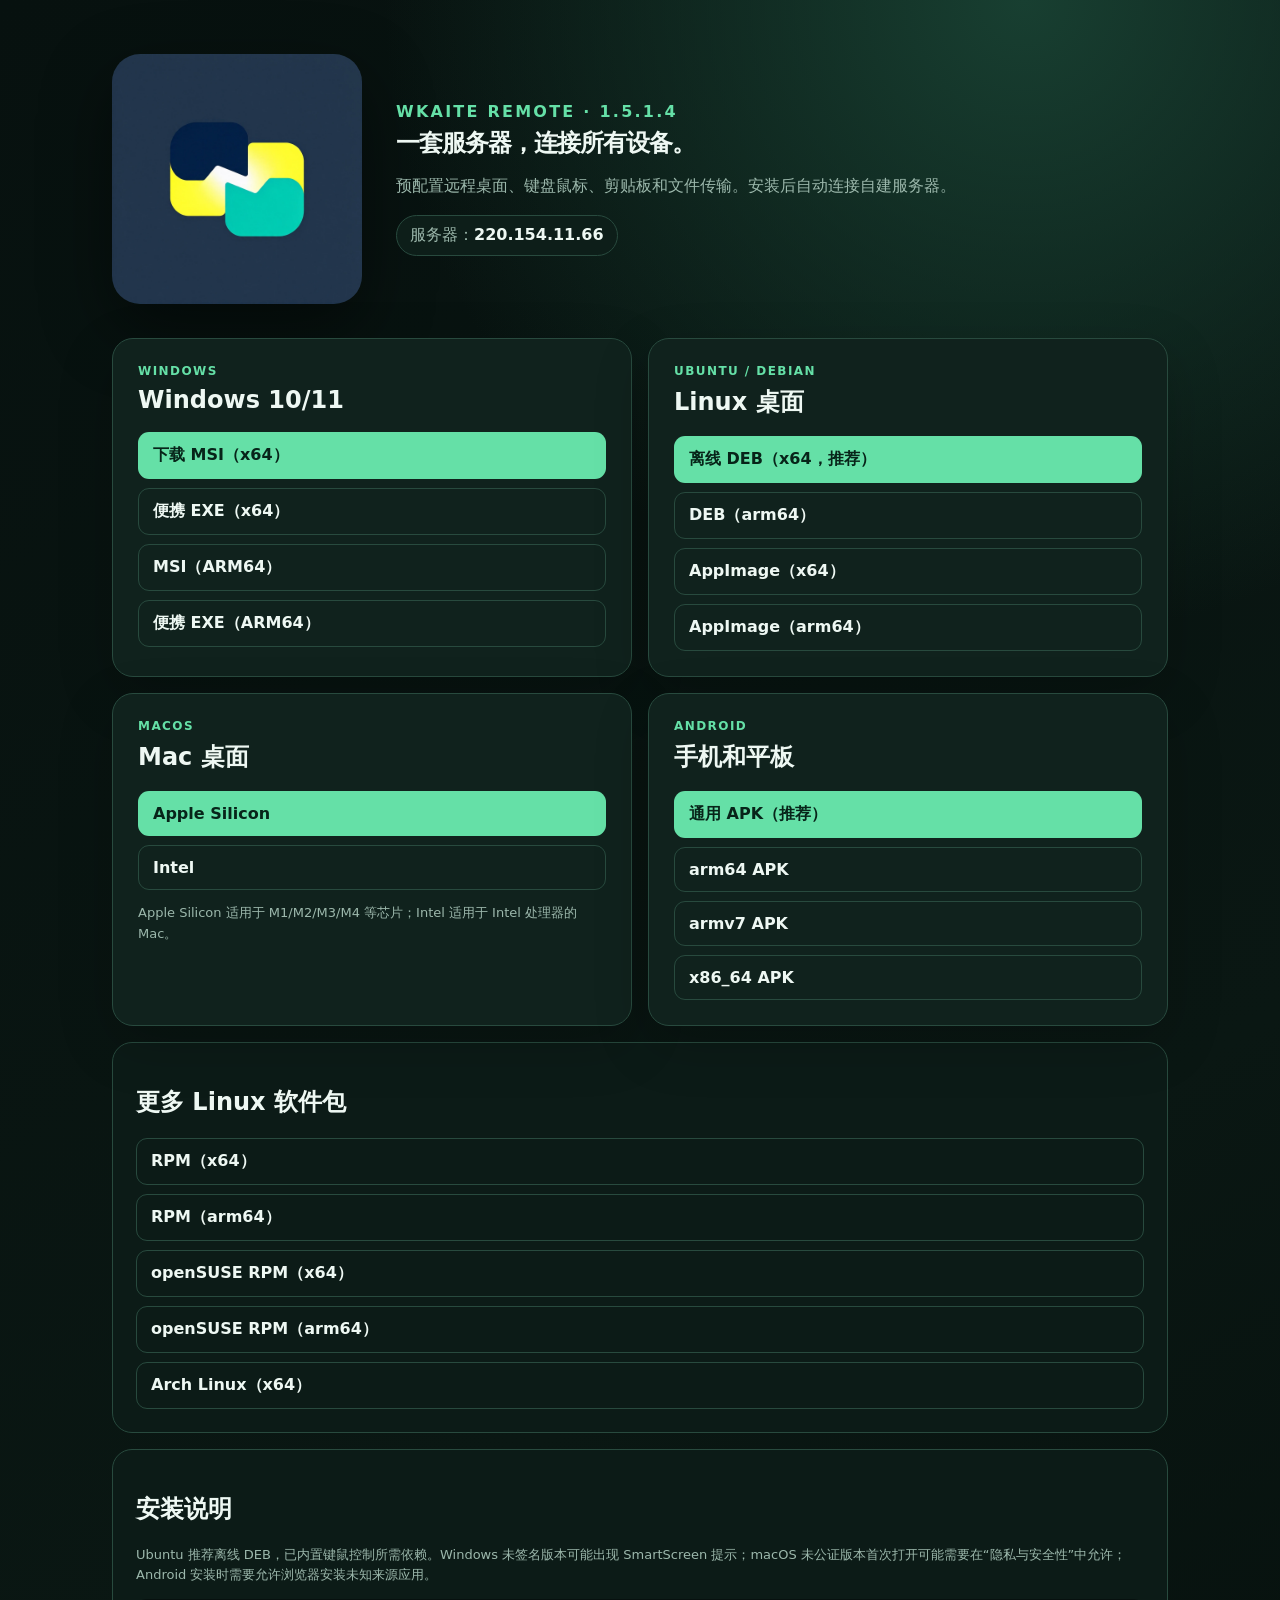
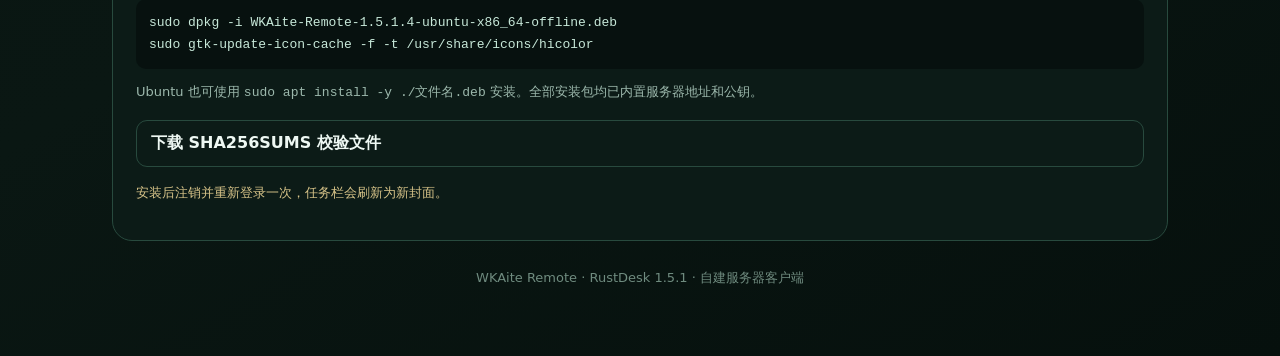
==== wkaite/download-site/selfhost/index.html @ fc61b57c "release: record verified 1.5.1.4 downloads" ====
<!doctype html>
<html lang="zh-CN">
<head>
<meta charset="utf-8">
<meta name="viewport" content="width=device-width,initial-scale=1">
<title>WKAite Remote 全平台下载</title>
<link rel="icon" href="cover.webp" type="image/webp">
<style>
:root{color-scheme:dark;--bg:#07110f;--panel:#10221d;--line:#284a3e;--text:#eef8f3;--muted:#9cb8ac;--accent:#65e0a7;--accent2:#e9f56a}
*{box-sizing:border-box}body{margin:0;min-height:100vh;background:radial-gradient(circle at 80% 0,#183f31 0,transparent 40rem),linear-gradient(150deg,#07110f,#0a1713 65%,#06100d);color:var(--text);font-family:Inter,system-ui,-apple-system,"Segoe UI",sans-serif}
main{max-width:1100px;margin:auto;padding:54px 22px 70px}.hero{display:flex;gap:34px;align-items:center}.cover{width:250px;height:250px;border-radius:28px;box-shadow:0 24px 70px #0007}.eyebrow{color:var(--accent);font-weight:800;letter-spacing:.14em}.hero h1{margin:10px 0 12px;font-size:clamp(34px,6vw,#54px);line-height:1.03;letter-spacing:-.04em}.hero p{color:var(--muted);line-height:1.7;max-width:650px}.server{display:inline-block;padding:9px 13px;border:1px solid var(--line);border-radius:999px;background:#0d1e19;color:var(--muted)}.server b{color:var(--text)}
.grid{display:grid;grid-template-columns:repeat(2,minmax(0,1fr));gap:16px;margin-top:34px}.card{padding:25px;border:1px solid var(--line);border-radius:21px;background:var(--panel);box-shadow:0 18px 55px #0003}.platform{color:var(--accent);font-size:12px;font-weight:800;letter-spacing:.12em;text-transform:uppercase}.card h2{margin:8px 0 18px;font-size:24px}.links{display:grid;gap:9px}a{display:block;padding:12px 14px;border:1px solid var(--line);border-radius:11px;color:var(--text);text-decoration:none;font-weight:650}a.primary{background:var(--accent);border-color:transparent;color:#072419}a:hover{border-color:var(--accent)}.small{color:var(--muted);font-size:13px;line-height:1.6}.install{margin-top:16px;padding:23px;border:1px solid var(--line);border-radius:20px;background:#0c1b17}.code{margin-top:8px;padding:13px;border-radius:10px;background:#07110f;color:#c7e8d9;font:13px/1.7 ui-monospace,monospace;white-space:pre-wrap;overflow-wrap:anywhere}.note{color:#d8c489}footer{padding-top:28px;color:#6f8b7f;text-align:center;font-size:13px}@media(max-width:720px){.hero{display:block}.cover{width:170px;height:170px;margin-bottom:22px}.grid{grid-template-columns:1fr}}
</style>
</head>
<body><main>
<section class="hero"><img class="cover" src="cover.webp" alt="WKAite Remote"><div><div class="eyebrow">WKAITE REMOTE · 1.5.1.4</div><h1>一套服务器，连接所有设备。</h1><p>预配置远程桌面、键盘鼠标、剪贴板和文件传输。安装后自动连接自建服务器。</p><div class="server">服务器：<b>220.154.11.66</b></div></div></section>
<section class="grid">
<article class="card"><div class="platform">Windows</div><h2>Windows 10/11</h2><div class="links"><a class="primary" href="rustdesk-1.5.1-x86_64.msi" download>下载 MSI（x64）</a><a href="rustdesk-1.5.1-x86_64.exe" download>便携 EXE（x64）</a><a href="rustdesk-1.5.1-aarch64.msi" download>MSI（ARM64）</a><a href="rustdesk-1.5.1-aarch64.exe" download>便携 EXE（ARM64）</a></div></article>
<article class="card"><div class="platform">Ubuntu / Debian</div><h2>Linux 桌面</h2><div class="links"><a class="primary" href="WKAite-Remote-1.5.1.4-ubuntu-x86_64-offline.deb" download>离线 DEB（x64，推荐）</a><a href="rustdesk-1.5.1-aarch64.deb" download>DEB（arm64）</a><a href="rustdesk-1.5.1-x86_64.AppImage" download>AppImage（x64）</a><a href="rustdesk-1.5.1-aarch64.AppImage" download>AppImage（arm64）</a></div></article>
<article class="card"><div class="platform">macOS</div><h2>Mac 桌面</h2><div class="links"><a class="primary" href="rustdesk-1.5.1-aarch64.dmg" download>Apple Silicon</a><a href="rustdesk-1.5.1-x86_64.dmg" download>Intel</a></div><p class="small">Apple Silicon 适用于 M1/M2/M3/M4 等芯片；Intel 适用于 Intel 处理器的 Mac。</p></article>
<article class="card"><div class="platform">Android</div><h2>手机和平板</h2><div class="links"><a class="primary" href="rustdesk-1.5.1-universal.apk" download>通用 APK（推荐）</a><a href="rustdesk-1.5.1-aarch64.apk" download>arm64 APK</a><a href="rustdesk-1.5.1-armv7.apk" download>armv7 APK</a><a href="rustdesk-1.5.1-x86_64.apk" download>x86_64 APK</a></div></article>
</section>
<section class="install"><h2>更多 Linux 软件包</h2><div class="links"><a href="rustdesk-1.5.1-0.x86_64.rpm" download>RPM（x64）</a><a href="rustdesk-1.5.1-0.aarch64.rpm" download>RPM（arm64）</a><a href="rustdesk-1.5.1-0.x86_64-suse.rpm" download>openSUSE RPM（x64）</a><a href="rustdesk-1.5.1-0.aarch64-suse.rpm" download>openSUSE RPM（arm64）</a><a href="rustdesk-1.5.1-0-x86_64.pkg.tar.zst" download>Arch Linux（x64）</a></div></section>
<section class="install"><h2>安装说明</h2><p class="small">Ubuntu 推荐离线 DEB，已内置键鼠控制所需依赖。Windows 未签名版本可能出现 SmartScreen 提示；macOS 未公证版本首次打开可能需要在“隐私与安全性”中允许；Android 安装时需要允许浏览器安装未知来源应用。</p><div class="code">sudo dpkg -i WKAite-Remote-1.5.1.4-ubuntu-x86_64-offline.deb
sudo gtk-update-icon-cache -f -t /usr/share/icons/hicolor</div><p class="small">Ubuntu 也可使用 <code>sudo apt install -y ./文件名.deb</code> 安装。全部安装包均已内置服务器地址和公钥。</p><p><a href="SHA256SUMS" download>下载 SHA256SUMS 校验文件</a></p><p class="small note">安装后注销并重新登录一次，任务栏会刷新为新封面。</p></section>
<footer>WKAite Remote · RustDesk 1.5.1 · 自建服务器客户端</footer>
</main></body></html>
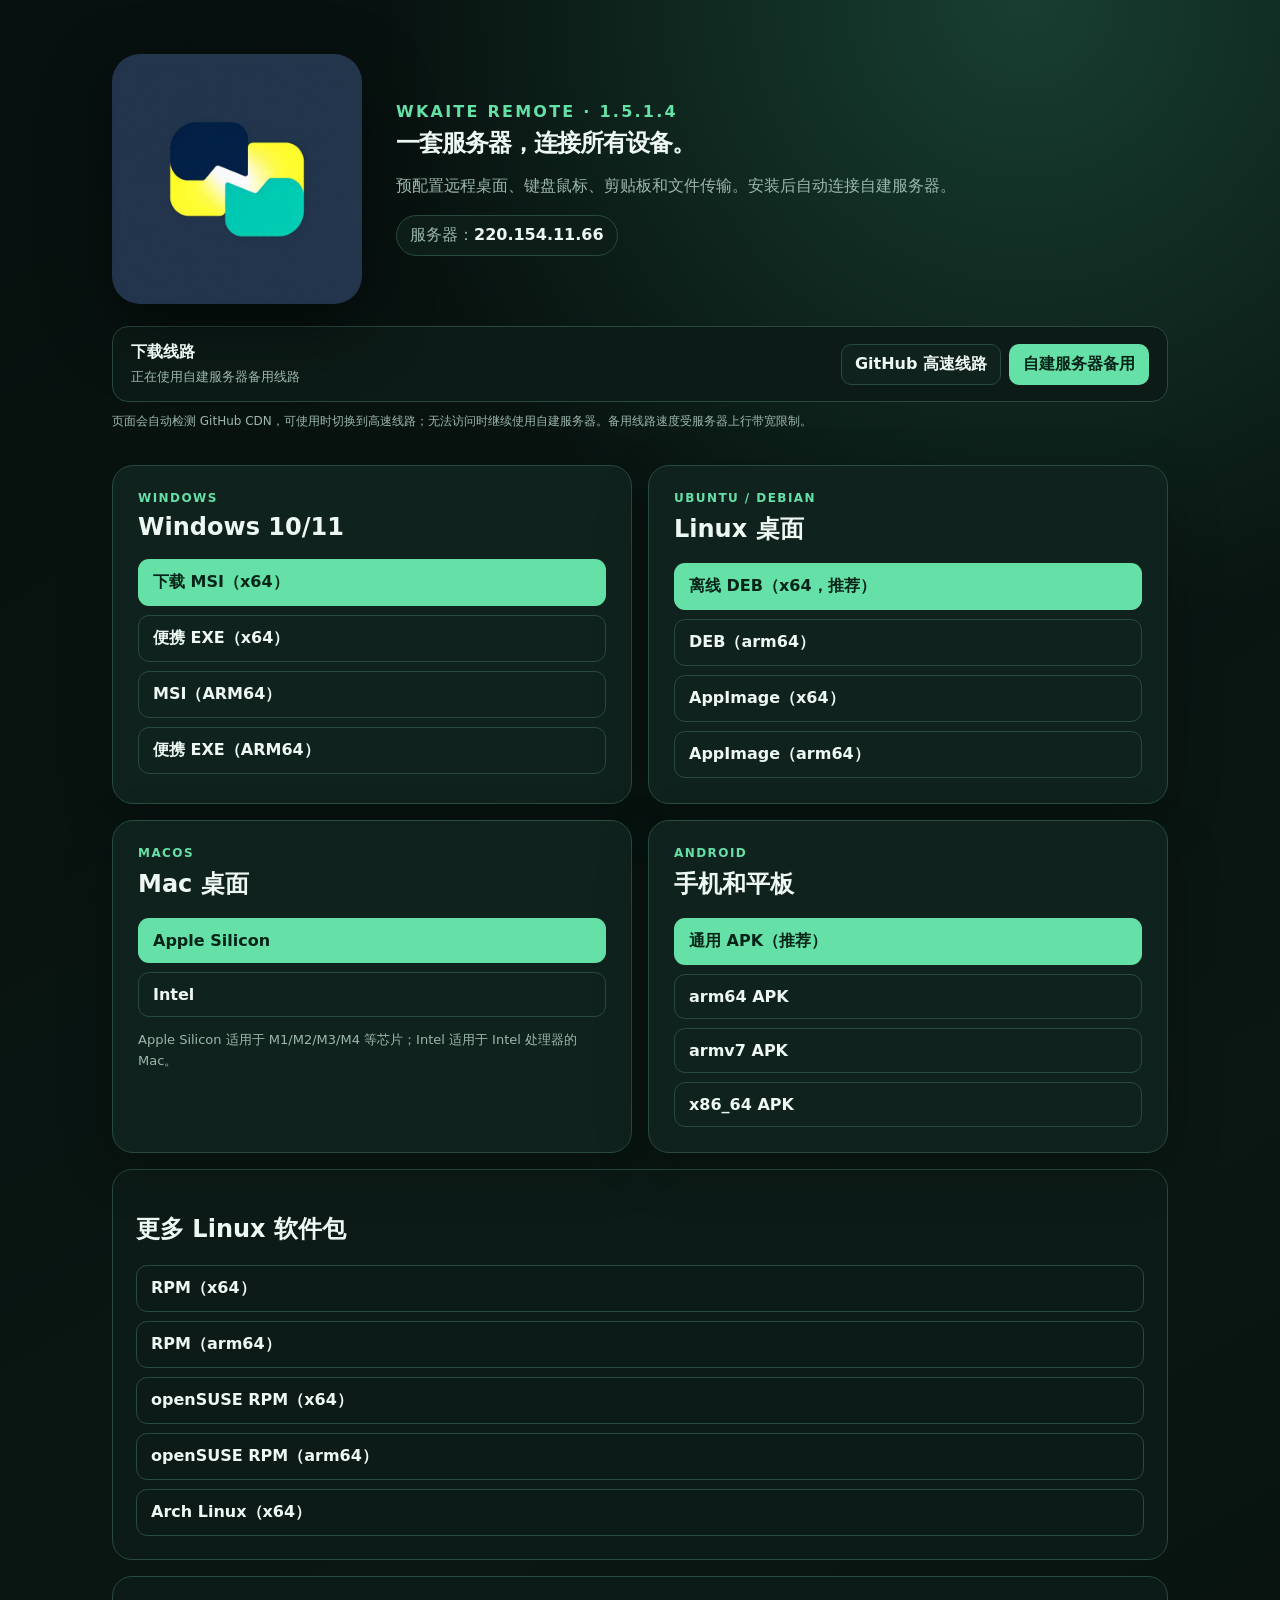
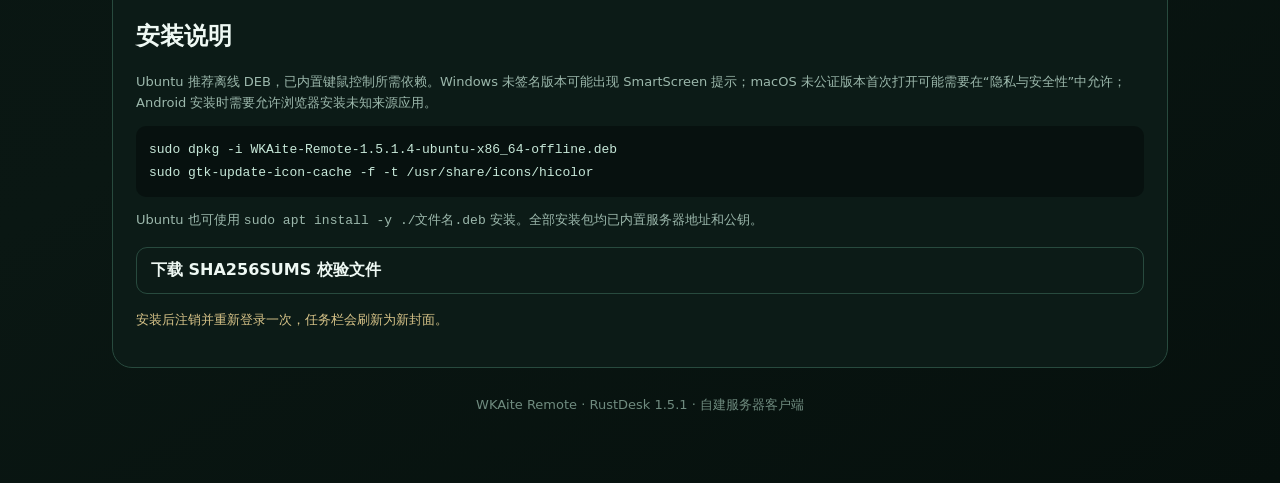
==== commit 35622ab6: "perf: add automatic GitHub CDN download source" ====
--- a/wkaite/download-site/selfhost/index.html
+++ b/wkaite/download-site/selfhost/index.html
@@ -10,18 +10,64 @@
 *{box-sizing:border-box}body{margin:0;min-height:100vh;background:radial-gradient(circle at 80% 0,#183f31 0,transparent 40rem),linear-gradient(150deg,#07110f,#0a1713 65%,#06100d);color:var(--text);font-family:Inter,system-ui,-apple-system,"Segoe UI",sans-serif}
 main{max-width:1100px;margin:auto;padding:54px 22px 70px}.hero{display:flex;gap:34px;align-items:center}.cover{width:250px;height:250px;border-radius:28px;box-shadow:0 24px 70px #0007}.eyebrow{color:var(--accent);font-weight:800;letter-spacing:.14em}.hero h1{margin:10px 0 12px;font-size:clamp(34px,6vw,#54px);line-height:1.03;letter-spacing:-.04em}.hero p{color:var(--muted);line-height:1.7;max-width:650px}.server{display:inline-block;padding:9px 13px;border:1px solid var(--line);border-radius:999px;background:#0d1e19;color:var(--muted)}.server b{color:var(--text)}
 .grid{display:grid;grid-template-columns:repeat(2,minmax(0,1fr));gap:16px;margin-top:34px}.card{padding:25px;border:1px solid var(--line);border-radius:21px;background:var(--panel);box-shadow:0 18px 55px #0003}.platform{color:var(--accent);font-size:12px;font-weight:800;letter-spacing:.12em;text-transform:uppercase}.card h2{margin:8px 0 18px;font-size:24px}.links{display:grid;gap:9px}a{display:block;padding:12px 14px;border:1px solid var(--line);border-radius:11px;color:var(--text);text-decoration:none;font-weight:650}a.primary{background:var(--accent);border-color:transparent;color:#072419}a:hover{border-color:var(--accent)}.small{color:var(--muted);font-size:13px;line-height:1.6}.install{margin-top:16px;padding:23px;border:1px solid var(--line);border-radius:20px;background:#0c1b17}.code{margin-top:8px;padding:13px;border-radius:10px;background:#07110f;color:#c7e8d9;font:13px/1.7 ui-monospace,monospace;white-space:pre-wrap;overflow-wrap:anywhere}.note{color:#d8c489}footer{padding-top:28px;color:#6f8b7f;text-align:center;font-size:13px}@media(max-width:720px){.hero{display:block}.cover{width:170px;height:170px;margin-bottom:22px}.grid{grid-template-columns:1fr}}
+.sourcebar{display:flex;align-items:center;justify-content:space-between;gap:18px;margin-top:22px;padding:15px 18px;border:1px solid var(--line);border-radius:16px;background:#0c1b17}.sourcebar strong{display:block;margin-bottom:3px}.sourcebar .status{color:var(--muted);font-size:13px}.source-buttons{display:flex;gap:8px;flex-wrap:wrap}.source-buttons button{padding:9px 13px;border:1px solid var(--line);border-radius:10px;background:#10221d;color:var(--text);font:inherit;font-weight:700;cursor:pointer}.source-buttons button:hover{border-color:var(--accent)}.source-buttons button.active{background:var(--accent);border-color:transparent;color:#072419}.source-note{color:var(--muted);font-size:12px;line-height:1.6;margin:10px 0 0}.sourcebar-wrap{margin-top:22px}@media(max-width:720px){.sourcebar{align-items:flex-start;flex-direction:column}.source-buttons{width:100%}.source-buttons button{flex:1}.sourcebar-wrap{margin-top:18px}}
 </style>
 </head>
 <body><main>
 <section class="hero"><img class="cover" src="cover.webp" alt="WKAite Remote"><div><div class="eyebrow">WKAITE REMOTE · 1.5.1.4</div><h1>一套服务器，连接所有设备。</h1><p>预配置远程桌面、键盘鼠标、剪贴板和文件传输。安装后自动连接自建服务器。</p><div class="server">服务器：<b>220.154.11.66</b></div></div></section>
+<section class="sourcebar-wrap"><div class="sourcebar"><div><strong>下载线路</strong><span class="status" id="source-status">正在检测可用线路…</span></div><div class="source-buttons"><button type="button" data-source="cdn" aria-pressed="false">GitHub 高速线路</button><button type="button" data-source="local" aria-pressed="true" class="active">自建服务器备用</button></div></div><p class="source-note">页面会自动检测 GitHub CDN，可使用时切换到高速线路；无法访问时继续使用自建服务器。备用线路速度受服务器上行带宽限制。</p></section>
 <section class="grid">
-<article class="card"><div class="platform">Windows</div><h2>Windows 10/11</h2><div class="links"><a class="primary" href="rustdesk-1.5.1-x86_64.msi" download>下载 MSI（x64）</a><a href="rustdesk-1.5.1-x86_64.exe" download>便携 EXE（x64）</a><a href="rustdesk-1.5.1-aarch64.msi" download>MSI（ARM64）</a><a href="rustdesk-1.5.1-aarch64.exe" download>便携 EXE（ARM64）</a></div></article>
-<article class="card"><div class="platform">Ubuntu / Debian</div><h2>Linux 桌面</h2><div class="links"><a class="primary" href="WKAite-Remote-1.5.1.4-ubuntu-x86_64-offline.deb" download>离线 DEB（x64，推荐）</a><a href="rustdesk-1.5.1-aarch64.deb" download>DEB（arm64）</a><a href="rustdesk-1.5.1-x86_64.AppImage" download>AppImage（x64）</a><a href="rustdesk-1.5.1-aarch64.AppImage" download>AppImage（arm64）</a></div></article>
-<article class="card"><div class="platform">macOS</div><h2>Mac 桌面</h2><div class="links"><a class="primary" href="rustdesk-1.5.1-aarch64.dmg" download>Apple Silicon</a><a href="rustdesk-1.5.1-x86_64.dmg" download>Intel</a></div><p class="small">Apple Silicon 适用于 M1/M2/M3/M4 等芯片；Intel 适用于 Intel 处理器的 Mac。</p></article>
-<article class="card"><div class="platform">Android</div><h2>手机和平板</h2><div class="links"><a class="primary" href="rustdesk-1.5.1-universal.apk" download>通用 APK（推荐）</a><a href="rustdesk-1.5.1-aarch64.apk" download>arm64 APK</a><a href="rustdesk-1.5.1-armv7.apk" download>armv7 APK</a><a href="rustdesk-1.5.1-x86_64.apk" download>x86_64 APK</a></div></article>
+<article class="card"><div class="platform">Windows</div><h2>Windows 10/11</h2><div class="links"><a class="primary" href="rustdesk-1.5.1-x86_64.msi" data-file="rustdesk-1.5.1-x86_64.msi" download>下载 MSI（x64）</a><a href="rustdesk-1.5.1-x86_64.exe" data-file="rustdesk-1.5.1-x86_64.exe" download>便携 EXE（x64）</a><a href="rustdesk-1.5.1-aarch64.msi" data-file="rustdesk-1.5.1-aarch64.msi" download>MSI（ARM64）</a><a href="rustdesk-1.5.1-aarch64.exe" data-file="rustdesk-1.5.1-aarch64.exe" download>便携 EXE（ARM64）</a></div></article>
+<article class="card"><div class="platform">Ubuntu / Debian</div><h2>Linux 桌面</h2><div class="links"><a class="primary" href="WKAite-Remote-1.5.1.4-ubuntu-x86_64-offline.deb" data-file="WKAite-Remote-1.5.1.4-ubuntu-x86_64-offline.deb" download>离线 DEB（x64，推荐）</a><a href="rustdesk-1.5.1-aarch64.deb" data-file="rustdesk-1.5.1-aarch64.deb" download>DEB（arm64）</a><a href="rustdesk-1.5.1-x86_64.AppImage" data-file="rustdesk-1.5.1-x86_64.AppImage" download>AppImage（x64）</a><a href="rustdesk-1.5.1-aarch64.AppImage" data-file="rustdesk-1.5.1-aarch64.AppImage" download>AppImage（arm64）</a></div></article>
+<article class="card"><div class="platform">macOS</div><h2>Mac 桌面</h2><div class="links"><a class="primary" href="rustdesk-1.5.1-aarch64.dmg" data-file="rustdesk-1.5.1-aarch64.dmg" download>Apple Silicon</a><a href="rustdesk-1.5.1-x86_64.dmg" data-file="rustdesk-1.5.1-x86_64.dmg" download>Intel</a></div><p class="small">Apple Silicon 适用于 M1/M2/M3/M4 等芯片；Intel 适用于 Intel 处理器的 Mac。</p></article>
+<article class="card"><div class="platform">Android</div><h2>手机和平板</h2><div class="links"><a class="primary" href="rustdesk-1.5.1-universal.apk" data-file="rustdesk-1.5.1-universal.apk" download>通用 APK（推荐）</a><a href="rustdesk-1.5.1-aarch64.apk" data-file="rustdesk-1.5.1-aarch64.apk" download>arm64 APK</a><a href="rustdesk-1.5.1-armv7.apk" data-file="rustdesk-1.5.1-armv7.apk" download>armv7 APK</a><a href="rustdesk-1.5.1-x86_64.apk" data-file="rustdesk-1.5.1-x86_64.apk" download>x86_64 APK</a></div></article>
 </section>
-<section class="install"><h2>更多 Linux 软件包</h2><div class="links"><a href="rustdesk-1.5.1-0.x86_64.rpm" download>RPM（x64）</a><a href="rustdesk-1.5.1-0.aarch64.rpm" download>RPM（arm64）</a><a href="rustdesk-1.5.1-0.x86_64-suse.rpm" download>openSUSE RPM（x64）</a><a href="rustdesk-1.5.1-0.aarch64-suse.rpm" download>openSUSE RPM（arm64）</a><a href="rustdesk-1.5.1-0-x86_64.pkg.tar.zst" download>Arch Linux（x64）</a></div></section>
+<section class="install"><h2>更多 Linux 软件包</h2><div class="links"><a href="rustdesk-1.5.1-0.x86_64.rpm" data-file="rustdesk-1.5.1-0.x86_64.rpm" download>RPM（x64）</a><a href="rustdesk-1.5.1-0.aarch64.rpm" data-file="rustdesk-1.5.1-0.aarch64.rpm" download>RPM（arm64）</a><a href="rustdesk-1.5.1-0.x86_64-suse.rpm" data-file="rustdesk-1.5.1-0.x86_64-suse.rpm" download>openSUSE RPM（x64）</a><a href="rustdesk-1.5.1-0.aarch64-suse.rpm" data-file="rustdesk-1.5.1-0.aarch64-suse.rpm" download>openSUSE RPM（arm64）</a><a href="rustdesk-1.5.1-0-x86_64.pkg.tar.zst" data-file="rustdesk-1.5.1-0-x86_64.pkg.tar.zst" download>Arch Linux（x64）</a></div></section>
 <section class="install"><h2>安装说明</h2><p class="small">Ubuntu 推荐离线 DEB，已内置键鼠控制所需依赖。Windows 未签名版本可能出现 SmartScreen 提示；macOS 未公证版本首次打开可能需要在“隐私与安全性”中允许；Android 安装时需要允许浏览器安装未知来源应用。</p><div class="code">sudo dpkg -i WKAite-Remote-1.5.1.4-ubuntu-x86_64-offline.deb
-sudo gtk-update-icon-cache -f -t /usr/share/icons/hicolor</div><p class="small">Ubuntu 也可使用 <code>sudo apt install -y ./文件名.deb</code> 安装。全部安装包均已内置服务器地址和公钥。</p><p><a href="SHA256SUMS" download>下载 SHA256SUMS 校验文件</a></p><p class="small note">安装后注销并重新登录一次，任务栏会刷新为新封面。</p></section>
+sudo gtk-update-icon-cache -f -t /usr/share/icons/hicolor</div><p class="small">Ubuntu 也可使用 <code>sudo apt install -y ./文件名.deb</code> 安装。全部安装包均已内置服务器地址和公钥。</p><p><a href="SHA256SUMS" data-file="SHA256SUMS" download>下载 SHA256SUMS 校验文件</a></p><p class="small note">安装后注销并重新登录一次，任务栏会刷新为新封面。</p></section>
 <footer>WKAite Remote · RustDesk 1.5.1 · 自建服务器客户端</footer>
-</main></body></html>
+</main>
+<script>
+(function () {
+  var cdnBase = "https://github.com/wkaite2/wkaite-remote/releases/download/wkaite-v1.5.1.4/";
+  var links = Array.prototype.slice.call(document.querySelectorAll("a[data-file]"));
+  var buttons = Array.prototype.slice.call(document.querySelectorAll("button[data-source]"));
+  var status = document.getElementById("source-status");
+  var manual = false;
+  function setSource(source) {
+    links.forEach(function (link) {
+      link.href = (source === "cdn" ? cdnBase : "") + link.getAttribute("data-file");
+    });
+    buttons.forEach(function (button) {
+      var active = button.getAttribute("data-source") === source;
+      button.classList.toggle("active", active);
+      button.setAttribute("aria-pressed", active ? "true" : "false");
+    });
+    status.textContent = source === "cdn" ? "已切换到 GitHub 高速线路" : "正在使用自建服务器备用线路";
+  }
+  buttons.forEach(function (button) {
+    button.addEventListener("click", function () {
+      manual = true;
+      setSource(button.getAttribute("data-source"));
+    });
+  });
+  setSource("local");
+  var settled = false;
+  if (window.fetch && window.AbortController) {
+    var controller = new AbortController();
+    var timer = setTimeout(function () { controller.abort(); }, 3500);
+    fetch(cdnBase + "SHA256SUMS", {
+      method: "HEAD", mode: "no-cors", cache: "no-store", signal: controller.signal
+    }).then(function () {
+      clearTimeout(timer);
+      if (settled || manual) return;
+      settled = true; setSource("cdn");
+    }).catch(function () {
+      clearTimeout(timer);
+      if (settled || manual) return;
+      settled = true; setSource("local");
+    });
+  }
+})();
+</script>
+</body></html>
